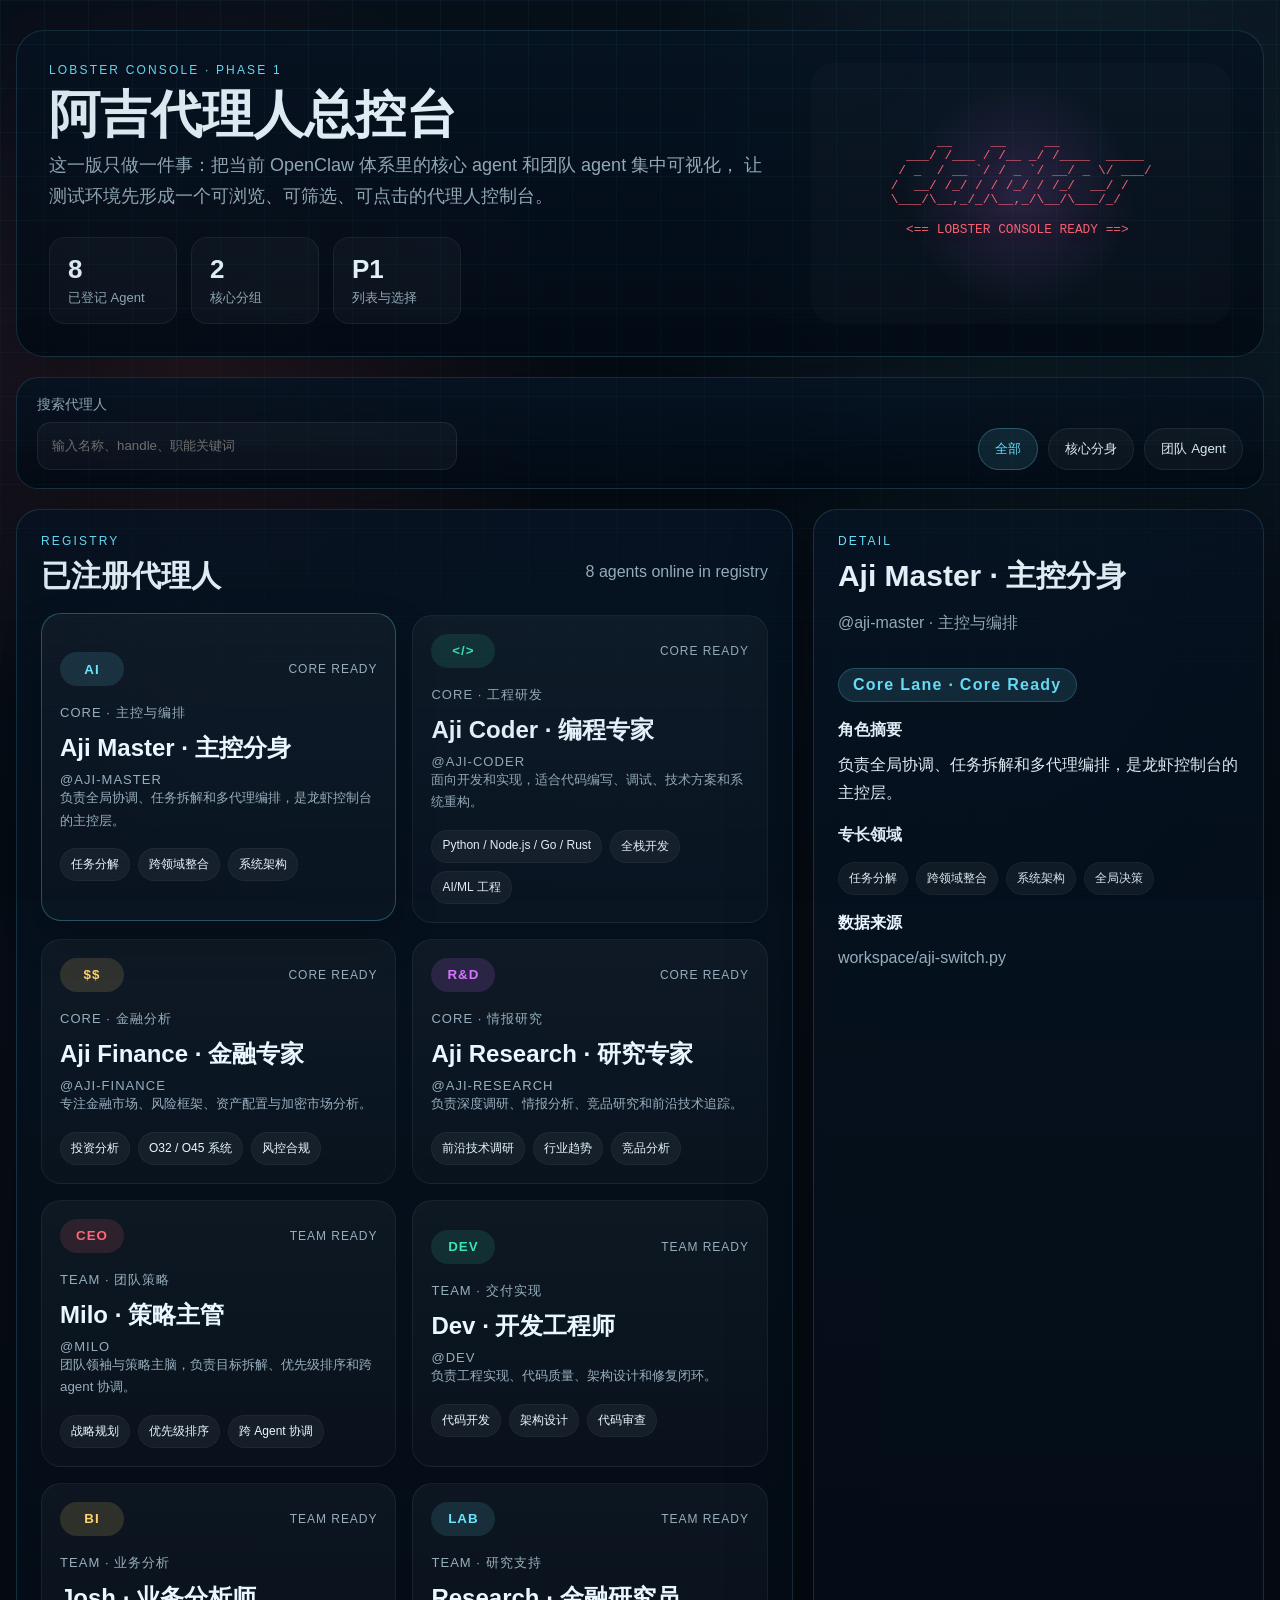
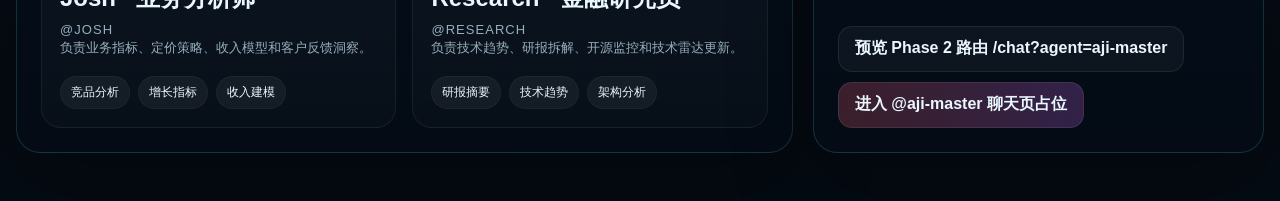
==== site/lobster-console/index.html @ cdf8a6a2 "feat: add lobster console phase 1 registry" ====
<!doctype html>
<html lang="zh-CN">
  <head>
    <meta charset="utf-8" />
    <meta name="viewport" content="width=device-width, initial-scale=1" />
    <title>龙虾控制台 · Agent Registry</title>
    <link rel="stylesheet" href="./styles.css" />
  </head>
  <body>
    <div class="noise" aria-hidden="true"></div>
    <main class="shell">
      <header class="hero">
        <div class="hero-copy">
          <p class="eyebrow">LOBSTER CONSOLE · PHASE 1</p>
          <h1>阿吉代理人总控台</h1>
          <p class="lead">
            这一版只做一件事：把当前 OpenClaw 体系里的核心 agent 和团队 agent 集中可视化，
            让测试环境先形成一个可浏览、可筛选、可点击的代理人控制台。
          </p>
          <div class="hero-metrics">
            <div class="metric">
              <span class="metric-k">8</span>
              <span class="metric-v">已登记 Agent</span>
            </div>
            <div class="metric">
              <span class="metric-k">2</span>
              <span class="metric-v">核心分组</span>
            </div>
            <div class="metric">
              <span class="metric-k">P1</span>
              <span class="metric-v">列表与选择</span>
            </div>
          </div>
        </div>
        <aside class="hero-art" aria-hidden="true">
          <pre>
      __     __     __
  ___/ /___ / /__ _/ /____  _____
 / _  / __ `/ / _ `/ __/ _ \/ ___/
/  __/ /_/ / / /_/ / /_/  __/ /
\___/\__,_/_/\__,_/\__/\___/_/

  &lt;== LOBSTER CONSOLE READY ==&gt;
          </pre>
        </aside>
      </header>

      <section class="toolbar" aria-label="代理人筛选">
        <label class="search">
          <span>搜索代理人</span>
          <input id="searchInput" type="search" placeholder="输入名称、handle、职能关键词" />
        </label>
        <div class="filters">
          <button class="filter-chip is-active" data-filter="all" type="button">全部</button>
          <button class="filter-chip" data-filter="core" type="button">核心分身</button>
          <button class="filter-chip" data-filter="team" type="button">团队 Agent</button>
        </div>
      </section>

      <section class="layout">
        <section class="board">
          <div class="board-head">
            <div>
              <p class="section-kicker">REGISTRY</p>
              <h2>已注册代理人</h2>
            </div>
            <p id="resultCount" class="result-count">加载中</p>
          </div>
          <div id="agentGrid" class="agent-grid" aria-live="polite"></div>
        </section>

        <aside class="detail-panel">
          <div class="detail-head">
            <p class="section-kicker">DETAIL</p>
            <h2 id="detailName">选择一个 Agent</h2>
            <p id="detailSubtitle" class="detail-subtitle">点击左侧卡片查看职责、能力和下一步动作。</p>
          </div>

          <div id="detailBadge" class="detail-badge">Phase 1</div>

          <div class="detail-block">
            <h3>角色摘要</h3>
            <p id="detailSummary">这一阶段先完成注册表和选择器，不直接接 OpenClaw 原生聊天面板。</p>
          </div>

          <div class="detail-block">
            <h3>专长领域</h3>
            <ul id="detailSkills" class="skill-list">
              <li>支持按职能快速浏览</li>
              <li>支持为下一阶段聊天页预留路由</li>
            </ul>
          </div>

          <div class="detail-block">
            <h3>数据来源</h3>
            <p id="detailSource" class="detail-source">workspace/aji-switch.py / workspace/team/agents/*/SOUL.md</p>
          </div>

          <div class="detail-actions">
            <a id="detailRoute" class="ghost-link" href="#phase-2">预览聊天路由</a>
            <a id="chatButton" class="primary-button" href="./chat.html">
              进入聊天页占位
            </a>
          </div>
        </aside>
      </section>
    </main>

    <template id="agentCardTemplate">
      <article class="agent-card">
        <button class="agent-hit" type="button">
          <div class="agent-top">
            <span class="agent-icon"></span>
            <span class="agent-state"></span>
          </div>
          <div class="agent-meta">
            <p class="agent-group"></p>
            <h3 class="agent-title"></h3>
            <p class="agent-handle"></p>
            <p class="agent-summary"></p>
          </div>
          <ul class="agent-skills"></ul>
        </button>
      </article>
    </template>

    <script src="./app.js" defer></script>
  </body>
</html>
---- site/lobster-console/styles.css ----
:root {
  --bg: #08111c;
  --bg-deep: #050b13;
  --panel: rgba(8, 20, 34, 0.82);
  --panel-strong: rgba(6, 18, 32, 0.94);
  --line: rgba(106, 228, 255, 0.16);
  --line-strong: rgba(106, 228, 255, 0.28);
  --text: #eaf7ff;
  --muted: #97aebd;
  --cyan: #6ae4ff;
  --teal: #3ce3b3;
  --gold: #ffd36d;
  --red: #ff6677;
  --magenta: #d673ff;
  --radius-lg: 28px;
  --radius-md: 18px;
  --radius-sm: 12px;
  --shadow: 0 24px 80px rgba(0, 0, 0, 0.34);
}

* {
  box-sizing: border-box;
}

html {
  color-scheme: dark;
}

body {
  margin: 0;
  min-height: 100vh;
  font-family: "Segoe UI", "PingFang SC", "Microsoft YaHei", sans-serif;
  color: var(--text);
  background:
    radial-gradient(circle at 15% 20%, rgba(255, 102, 119, 0.14), transparent 22%),
    radial-gradient(circle at 85% 12%, rgba(106, 228, 255, 0.12), transparent 24%),
    linear-gradient(180deg, var(--bg), var(--bg-deep));
  position: relative;
}

body::before {
  content: "";
  position: fixed;
  inset: 0;
  pointer-events: none;
  background-image:
    linear-gradient(rgba(106, 228, 255, 0.05) 1px, transparent 1px),
    linear-gradient(90deg, rgba(106, 228, 255, 0.05) 1px, transparent 1px);
  background-size: 44px 44px;
  mask-image: linear-gradient(180deg, rgba(0, 0, 0, 0.86), transparent 96%);
}

.noise {
  position: fixed;
  inset: 0;
  pointer-events: none;
  opacity: 0.18;
  background:
    radial-gradient(circle at center, transparent, rgba(0, 0, 0, 0.44)),
    repeating-linear-gradient(
      180deg,
      rgba(255, 255, 255, 0.04) 0,
      rgba(255, 255, 255, 0.04) 1px,
      transparent 2px,
      transparent 4px
    );
}

.shell {
  width: min(1320px, calc(100vw - 32px));
  margin: 0 auto;
  padding: 30px 0 48px;
}

.hero,
.toolbar,
.board,
.detail-panel {
  border: 1px solid var(--line);
  background: linear-gradient(180deg, rgba(7, 20, 35, 0.9), rgba(4, 12, 22, 0.92));
  box-shadow: var(--shadow);
}

.hero {
  display: grid;
  grid-template-columns: minmax(0, 1.4fr) minmax(280px, 0.8fr);
  gap: 28px;
  border-radius: var(--radius-lg);
  padding: 32px;
  overflow: hidden;
}

.eyebrow,
.section-kicker {
  margin: 0;
  color: var(--cyan);
  letter-spacing: 0.18em;
  text-transform: uppercase;
  font-size: 12px;
}

.hero h1 {
  margin: 14px 0 10px;
  font-size: clamp(36px, 4vw, 68px);
  line-height: 0.95;
}

.lead,
.detail-subtitle,
.detail-source,
.result-count,
.agent-summary {
  color: var(--muted);
}

.lead {
  max-width: 720px;
  margin: 0;
  font-size: 18px;
  line-height: 1.75;
}

.hero-metrics {
  display: flex;
  flex-wrap: wrap;
  gap: 14px;
  margin-top: 24px;
}

.metric {
  min-width: 128px;
  padding: 16px 18px;
  border: 1px solid rgba(255, 255, 255, 0.06);
  border-radius: 16px;
  background: rgba(255, 255, 255, 0.03);
}

.metric-k {
  display: block;
  font-size: 26px;
  font-weight: 700;
  color: var(--text);
}

.metric-v {
  display: block;
  margin-top: 4px;
  font-size: 13px;
  color: var(--muted);
}

.hero-art {
  display: grid;
  place-items: center;
  padding: 12px;
  border-radius: 24px;
  background:
    radial-gradient(circle at center, rgba(214, 115, 255, 0.16), transparent 46%),
    rgba(255, 255, 255, 0.02);
}

.hero-art pre {
  margin: 0;
  color: var(--red);
  font-family: "Consolas", "Courier New", monospace;
  font-size: clamp(12px, 1vw, 14px);
  line-height: 1.15;
  text-shadow: 0 0 18px rgba(255, 102, 119, 0.25);
}

.toolbar {
  margin-top: 20px;
  border-radius: 22px;
  padding: 18px 20px;
  display: flex;
  justify-content: space-between;
  gap: 18px;
  align-items: end;
}

.search {
  display: grid;
  gap: 8px;
  min-width: min(420px, 100%);
}

.search span {
  font-size: 14px;
  color: var(--muted);
}

.search input {
  width: 100%;
  height: 48px;
  border: 1px solid rgba(255, 255, 255, 0.08);
  border-radius: 14px;
  padding: 0 14px;
  background: rgba(255, 255, 255, 0.03);
  color: var(--text);
  outline: none;
}

.search input:focus {
  border-color: var(--line-strong);
  box-shadow: 0 0 0 3px rgba(106, 228, 255, 0.12);
}

.filters {
  display: flex;
  flex-wrap: wrap;
  gap: 10px;
}

.filter-chip,
.primary-button,
.ghost-link {
  transition: 160ms ease;
}

.filter-chip {
  height: 42px;
  padding: 0 16px;
  border-radius: 999px;
  border: 1px solid rgba(255, 255, 255, 0.08);
  background: rgba(255, 255, 255, 0.04);
  color: var(--text);
  cursor: pointer;
}

.filter-chip.is-active,
.filter-chip:hover {
  border-color: var(--line-strong);
  background: rgba(106, 228, 255, 0.11);
  color: var(--cyan);
}

.layout {
  display: grid;
  grid-template-columns: minmax(0, 1.55fr) minmax(320px, 0.9fr);
  gap: 20px;
  margin-top: 20px;
}

.board,
.detail-panel {
  border-radius: 24px;
  padding: 24px;
}

.board-head {
  display: flex;
  align-items: end;
  justify-content: space-between;
  gap: 16px;
  margin-bottom: 18px;
}

.board h2,
.detail-head h2 {
  margin: 8px 0 0;
  font-size: 30px;
}

.agent-grid {
  display: grid;
  grid-template-columns: repeat(2, minmax(0, 1fr));
  gap: 16px;
}

.agent-card {
  min-width: 0;
}

.agent-hit {
  width: 100%;
  height: 100%;
  padding: 18px;
  border-radius: 20px;
  border: 1px solid rgba(255, 255, 255, 0.06);
  background: linear-gradient(180deg, rgba(255, 255, 255, 0.04), rgba(255, 255, 255, 0.02));
  color: inherit;
  text-align: left;
  cursor: pointer;
}

.agent-hit:hover,
.agent-hit:focus-visible,
.agent-hit.is-selected {
  border-color: var(--line-strong);
  transform: translateY(-2px);
  outline: none;
  box-shadow: 0 18px 40px rgba(0, 0, 0, 0.22);
}

.agent-top {
  display: flex;
  justify-content: space-between;
  align-items: center;
  gap: 16px;
}

.agent-icon,
.detail-badge {
  display: inline-flex;
  align-items: center;
  justify-content: center;
  min-width: 64px;
  height: 34px;
  border-radius: 999px;
  font-weight: 700;
  letter-spacing: 0.08em;
}

.agent-state {
  font-size: 12px;
  letter-spacing: 0.08em;
  text-transform: uppercase;
  color: var(--muted);
}

.agent-meta {
  margin-top: 18px;
}

.agent-group,
.agent-handle {
  margin: 0;
  font-size: 13px;
  letter-spacing: 0.08em;
  text-transform: uppercase;
  color: var(--muted);
}

.agent-title {
  margin: 10px 0 8px;
  font-size: 24px;
}

.agent-summary {
  margin: 0;
  line-height: 1.7;
}

.agent-skills,
.skill-list {
  display: flex;
  flex-wrap: wrap;
  gap: 8px;
  padding: 0;
  margin: 16px 0 0;
  list-style: none;
}

.agent-skills li,
.skill-list li {
  padding: 7px 10px;
  border-radius: 999px;
  font-size: 12px;
  color: var(--text);
  background: rgba(255, 255, 255, 0.05);
  border: 1px solid rgba(255, 255, 255, 0.04);
}

.detail-panel {
  display: flex;
  flex-direction: column;
  gap: 18px;
}

.detail-badge {
  width: fit-content;
  padding: 0 14px;
  background: rgba(106, 228, 255, 0.09);
  color: var(--cyan);
  border: 1px solid rgba(106, 228, 255, 0.2);
}

.detail-block h3 {
  margin: 0 0 10px;
  font-size: 16px;
}

.detail-block p {
  margin: 0;
  line-height: 1.75;
}

.detail-actions {
  display: flex;
  flex-wrap: wrap;
  gap: 10px;
  margin-top: auto;
  padding-top: 8px;
}

.ghost-link,
.primary-button {
  min-height: 46px;
  padding: 0 16px;
  border-radius: 14px;
  display: inline-flex;
  align-items: center;
  justify-content: center;
  text-decoration: none;
  font-weight: 600;
}

.ghost-link {
  border: 1px solid rgba(255, 255, 255, 0.08);
  color: var(--text);
  background: rgba(255, 255, 255, 0.04);
}

.primary-button {
  border: 1px solid rgba(255, 255, 255, 0.08);
  background: linear-gradient(90deg, rgba(255, 102, 119, 0.22), rgba(214, 115, 255, 0.22));
  color: var(--text);
}

.primary-button:disabled {
  opacity: 0.62;
  cursor: not-allowed;
}

.ghost-link:hover,
.primary-button:hover:not(:disabled) {
  transform: translateY(-1px);
}

.accent-cyan .agent-icon,
.accent-cyan.detail-badge { background: rgba(106, 228, 255, 0.12); color: var(--cyan); }
.accent-teal .agent-icon,
.accent-teal.detail-badge { background: rgba(60, 227, 179, 0.12); color: var(--teal); }
.accent-gold .agent-icon,
.accent-gold.detail-badge { background: rgba(255, 211, 109, 0.14); color: var(--gold); }
.accent-red .agent-icon,
.accent-red.detail-badge { background: rgba(255, 102, 119, 0.13); color: var(--red); }
.accent-magenta .agent-icon,
.accent-magenta.detail-badge { background: rgba(214, 115, 255, 0.14); color: var(--magenta); }

.empty-state {
  grid-column: 1 / -1;
  padding: 28px;
  border-radius: 20px;
  border: 1px dashed rgba(255, 255, 255, 0.12);
  color: var(--muted);
  text-align: center;
  line-height: 1.7;
}

@media (max-width: 1080px) {
  .layout,
  .hero {
    grid-template-columns: 1fr;
  }

  .hero-art {
    order: -1;
  }
}

@media (max-width: 820px) {
  .shell {
    width: min(100vw - 20px, 1320px);
    padding: 14px 0 28px;
  }

  .toolbar {
    flex-direction: column;
    align-items: stretch;
  }

  .agent-grid {
    grid-template-columns: 1fr;
  }

  .board,
  .detail-panel,
  .hero {
    padding: 18px;
    border-radius: 20px;
  }
}
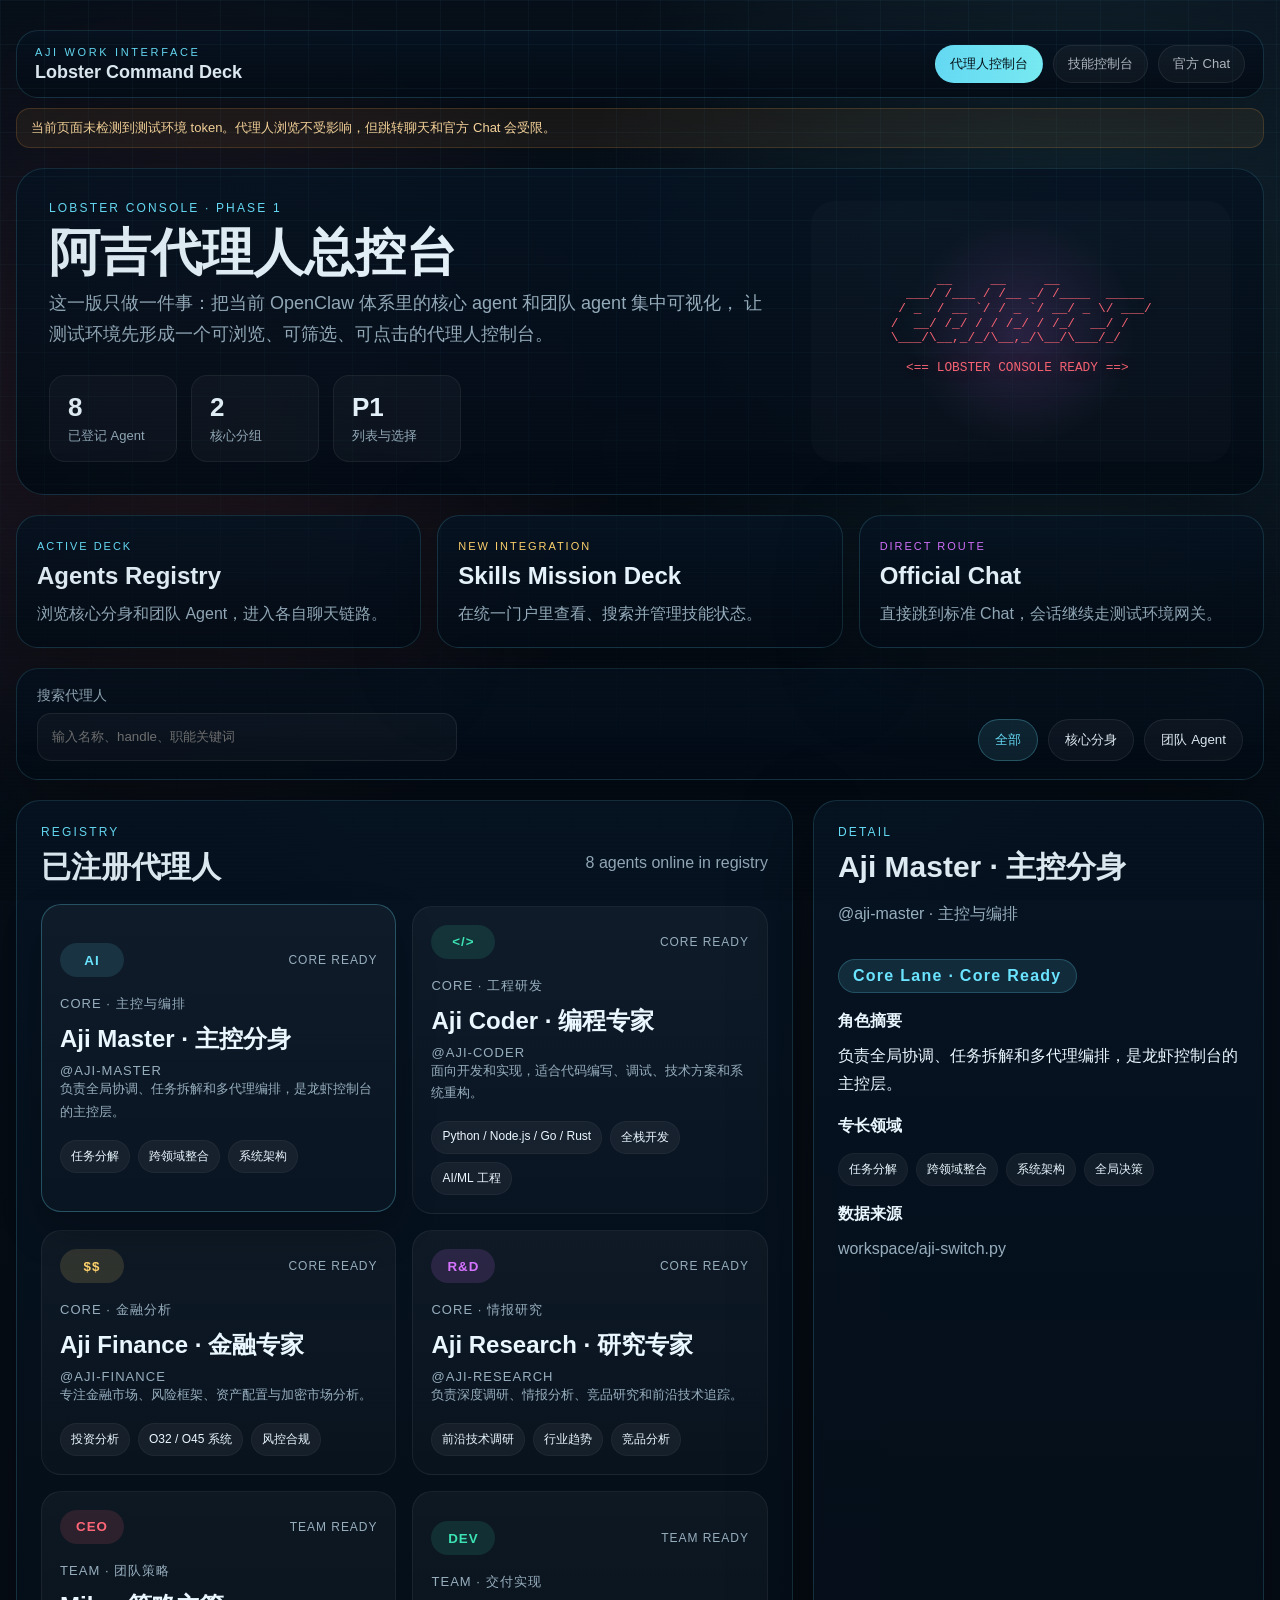
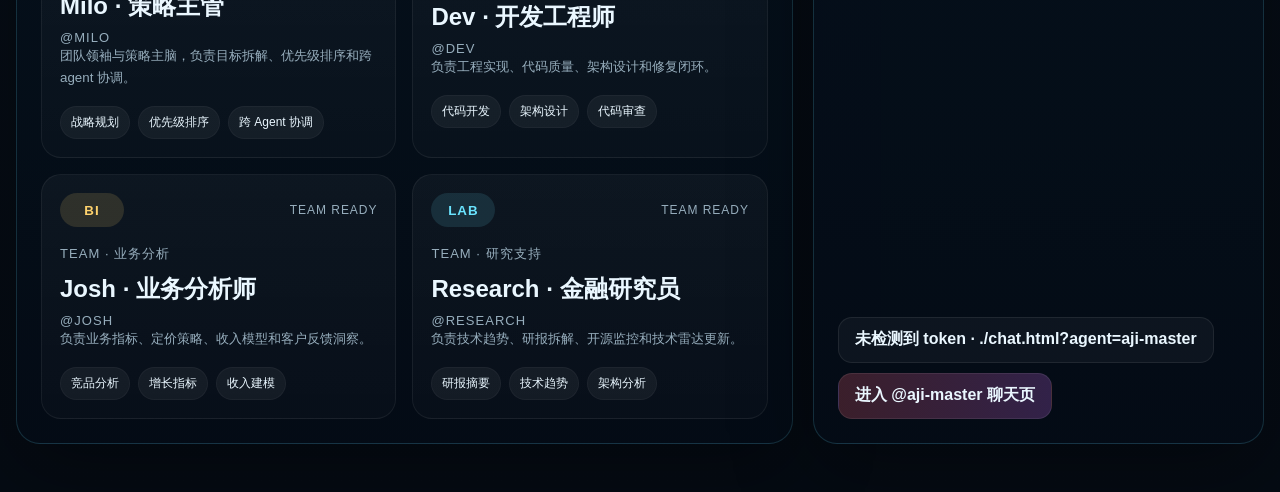
==== commit 4108fe1d: "feat: integrate skills deck into lobster console" ====
--- a/site/lobster-console/index.html
+++ b/site/lobster-console/index.html
@@ -9,6 +9,23 @@
   <body>
     <div class="noise" aria-hidden="true"></div>
     <main class="shell">
+      <div class="portal-nav-shell">
+        <nav class="portal-nav" aria-label="Aji work interface navigation">
+          <a class="portal-brand" id="portal-home-link" href="./">
+            <span class="portal-brand-kicker">AJI WORK INTERFACE</span>
+            <strong>Lobster Command Deck</strong>
+          </a>
+          <div class="portal-links">
+            <a class="is-active" id="nav-agents-link" href="./">代理人控制台</a>
+            <a id="nav-skills-link" href="./skills/">技能控制台</a>
+            <a id="nav-chat-link" href="../chat">官方 Chat</a>
+          </div>
+        </nav>
+        <div class="portal-banner" id="token-banner" hidden>
+          当前页面未检测到测试环境 token。代理人浏览不受影响，但跳转聊天和官方 Chat 会受限。
+        </div>
+      </div>
+
       <header class="hero">
         <div class="hero-copy">
           <p class="eyebrow">LOBSTER CONSOLE · PHASE 1</p>
@@ -44,6 +61,24 @@
           </pre>
         </aside>
       </header>
+
+      <section class="module-strip" aria-label="工作台模块入口">
+        <a class="module-card accent-cyan" id="moduleAgentsLink" href="./">
+          <span class="module-kicker">ACTIVE DECK</span>
+          <strong>Agents Registry</strong>
+          <p>浏览核心分身和团队 Agent，进入各自聊天链路。</p>
+        </a>
+        <a class="module-card accent-gold" id="moduleSkillsLink" href="./skills/">
+          <span class="module-kicker">NEW INTEGRATION</span>
+          <strong>Skills Mission Deck</strong>
+          <p>在统一门户里查看、搜索并管理技能状态。</p>
+        </a>
+        <a class="module-card accent-magenta" id="moduleChatLink" href="../chat">
+          <span class="module-kicker">DIRECT ROUTE</span>
+          <strong>Official Chat</strong>
+          <p>直接跳到标准 Chat，会话继续走测试环境网关。</p>
+        </a>
+      </section>
 
       <section class="toolbar" aria-label="代理人筛选">
         <label class="search">
--- a/site/lobster-console/styles.css
+++ b/site/lobster-console/styles.css
@@ -66,6 +66,78 @@
     );
 }
 
+.portal-nav-shell {
+  margin-bottom: 20px;
+}
+
+.portal-nav {
+  display: flex;
+  align-items: center;
+  justify-content: space-between;
+  gap: 18px;
+  padding: 14px 18px;
+  border: 1px solid var(--line);
+  border-radius: 22px;
+  background: linear-gradient(180deg, rgba(7, 20, 35, 0.9), rgba(4, 12, 22, 0.92));
+  box-shadow: var(--shadow);
+}
+
+.portal-brand {
+  display: flex;
+  flex-direction: column;
+  gap: 4px;
+  color: var(--text);
+  text-decoration: none;
+}
+
+.portal-brand-kicker {
+  font-size: 11px;
+  letter-spacing: 0.24em;
+  color: var(--cyan);
+}
+
+.portal-brand strong {
+  font-size: 18px;
+}
+
+.portal-links {
+  display: flex;
+  flex-wrap: wrap;
+  justify-content: flex-end;
+  gap: 10px;
+}
+
+.portal-links a {
+  display: inline-flex;
+  align-items: center;
+  min-height: 38px;
+  padding: 0 14px;
+  border-radius: 999px;
+  border: 1px solid rgba(255, 255, 255, 0.08);
+  background: rgba(255, 255, 255, 0.04);
+  color: rgba(224, 232, 240, 0.82);
+  text-decoration: none;
+  font-size: 13px;
+  transition: all 0.2s ease;
+}
+
+.portal-links a:hover,
+.portal-links a.is-active {
+  color: #041018;
+  background: linear-gradient(90deg, var(--cyan), #7ef7ff);
+  border-color: transparent;
+}
+
+.portal-banner {
+  margin-top: 10px;
+  padding: 10px 14px;
+  border-radius: 14px;
+  border: 1px solid rgba(255, 170, 72, 0.18);
+  background: rgba(255, 170, 72, 0.08);
+  color: #ffdba0;
+  font-size: 13px;
+}
+
 .shell {
   width: min(1320px, calc(100vw - 32px));
   margin: 0 auto;
@@ -80,6 +152,52 @@
   background: linear-gradient(180deg, rgba(7, 20, 35, 0.9), rgba(4, 12, 22, 0.92));
   box-shadow: var(--shadow);
 }
+
+.module-strip {
+  display: grid;
+  grid-template-columns: repeat(3, minmax(0, 1fr));
+  gap: 16px;
+  margin-top: 20px;
+}
+
+.module-card {
+  display: block;
+  padding: 20px;
+  border-radius: 22px;
+  border: 1px solid var(--line);
+  background: linear-gradient(180deg, rgba(7, 20, 35, 0.9), rgba(4, 12, 22, 0.92));
+  color: var(--text);
+  text-decoration: none;
+  box-shadow: var(--shadow);
+  transition: 180ms ease;
+}
+
+.module-card:hover {
+  transform: translateY(-2px);
+  border-color: var(--line-strong);
+}
+
+.module-card strong {
+  display: block;
+  margin-top: 8px;
+  font-size: 24px;
+}
+
+.module-card p {
+  margin: 10px 0 0;
+  color: var(--muted);
+  line-height: 1.7;
+}
+
+.module-kicker {
+  font-size: 11px;
+  letter-spacing: 0.18em;
+  text-transform: uppercase;
+}
+
+.accent-cyan .module-kicker { color: var(--cyan); }
+.accent-gold .module-kicker { color: var(--gold); }
+.accent-magenta .module-kicker { color: var(--magenta); }
 
 .hero {
   display: grid;
@@ -449,6 +567,10 @@
 }
 
 @media (max-width: 1080px) {
+  .module-strip {
+    grid-template-columns: 1fr;
+  }
+
   .layout,
   .hero {
     grid-template-columns: 1fr;
@@ -463,6 +585,15 @@
   .shell {
     width: min(100vw - 20px, 1320px);
     padding: 14px 0 28px;
+  }
+
+  .portal-nav {
+    flex-direction: column;
+    align-items: flex-start;
+  }
+
+  .portal-links {
+    justify-content: flex-start;
   }
 
   .toolbar {
@@ -481,3 +612,213 @@
     border-radius: 20px;
   }
 }
+
+.chat-shell {
+  width: min(1360px, calc(100vw - 28px));
+  margin: 0 auto;
+  padding: 24px 0 36px;
+}
+
+.chat-hero,
+.chat-card,
+.chat-main,
+.chat-warning {
+  border: 1px solid var(--line);
+  background: linear-gradient(180deg, rgba(7, 20, 35, 0.92), rgba(4, 12, 22, 0.96));
+  box-shadow: var(--shadow);
+}
+
+.chat-hero {
+  border-radius: var(--radius-lg);
+  padding: 26px;
+  display: flex;
+  flex-wrap: wrap;
+  gap: 18px;
+  justify-content: space-between;
+  align-items: start;
+}
+
+.chat-hero-copy {
+  min-width: min(720px, 100%);
+  flex: 1 1 780px;
+}
+
+.chat-hero-copy h1 {
+  margin: 12px 0 10px;
+  font-size: clamp(34px, 4vw, 60px);
+}
+
+.chat-hero-actions {
+  display: flex;
+  flex-wrap: wrap;
+  gap: 10px;
+  align-items: center;
+}
+
+.chat-meta {
+  display: flex;
+  flex-wrap: wrap;
+  gap: 10px;
+  margin-top: 18px;
+}
+
+.meta-chip {
+  display: inline-flex;
+  align-items: center;
+  min-height: 36px;
+  padding: 0 12px;
+  border-radius: 999px;
+  border: 1px solid rgba(255, 255, 255, 0.08);
+  background: rgba(255, 255, 255, 0.04);
+  color: var(--muted);
+  font-size: 13px;
+}
+
+.chat-warning {
+  margin-top: 16px;
+  padding: 16px 18px;
+  border-radius: 18px;
+  color: var(--gold);
+  border-color: rgba(255, 211, 109, 0.24);
+  background: linear-gradient(180deg, rgba(56, 41, 10, 0.72), rgba(34, 24, 6, 0.88));
+}
+
+.chat-layout {
+  display: grid;
+  grid-template-columns: minmax(300px, 0.7fr) minmax(0, 1.45fr);
+  gap: 20px;
+  margin-top: 20px;
+}
+
+.chat-side {
+  display: flex;
+  flex-direction: column;
+  gap: 20px;
+}
+
+.chat-card,
+.chat-main {
+  border-radius: 24px;
+  padding: 22px;
+}
+
+.chat-card h2,
+.chat-frame-head h2 {
+  margin: 8px 0 10px;
+  font-size: 28px;
+}
+
+.side-copy {
+  color: var(--muted);
+  line-height: 1.75;
+  margin: 0;
+}
+
+.route-list {
+  display: grid;
+  gap: 14px;
+  margin: 0;
+}
+
+.route-list div {
+  padding: 14px 16px;
+  border-radius: 16px;
+  background: rgba(255, 255, 255, 0.03);
+  border: 1px solid rgba(255, 255, 255, 0.05);
+}
+
+.route-list dt {
+  margin: 0 0 6px;
+  color: var(--muted);
+  font-size: 12px;
+  letter-spacing: 0.08em;
+  text-transform: uppercase;
+}
+
+.route-list dd {
+  margin: 0;
+  line-height: 1.65;
+  word-break: break-word;
+}
+
+.route-list code {
+  color: var(--cyan);
+}
+
+.chat-main {
+  min-width: 0;
+}
+
+.chat-frame-head {
+  display: flex;
+  align-items: end;
+  justify-content: space-between;
+  gap: 16px;
+  margin-bottom: 16px;
+}
+
+.chat-frame-wrap {
+  border-radius: 22px;
+  overflow: hidden;
+  border: 1px solid rgba(255, 255, 255, 0.08);
+  background: rgba(0, 0, 0, 0.24);
+  min-height: 820px;
+}
+
+.chat-frame {
+  display: block;
+  width: 100%;
+  min-height: 820px;
+  border: 0;
+  background: #09111c;
+}
+
+.chat-jump-panel {
+  min-height: 420px;
+  display: grid;
+  place-items: center;
+  gap: 18px;
+  padding: 36px;
+  border-radius: 22px;
+  border: 1px solid rgba(255, 255, 255, 0.08);
+  background:
+    radial-gradient(circle at center, rgba(106, 228, 255, 0.09), transparent 34%),
+    rgba(255, 255, 255, 0.03);
+  text-align: center;
+}
+
+.jump-copy {
+  max-width: 620px;
+  margin: 0;
+  color: var(--muted);
+  line-height: 1.8;
+}
+
+.jump-button {
+  min-width: 240px;
+}
+
+@media (max-width: 1100px) {
+  .chat-layout {
+    grid-template-columns: 1fr;
+  }
+}
+
+@media (max-width: 820px) {
+  .chat-shell {
+    width: min(100vw - 16px, 1360px);
+    padding: 12px 0 24px;
+  }
+
+  .chat-hero,
+  .chat-card,
+  .chat-main {
+    padding: 18px;
+    border-radius: 20px;
+  }
+
+  .chat-frame-wrap,
+  .chat-frame {
+    min-height: 70vh;
+  }
+}
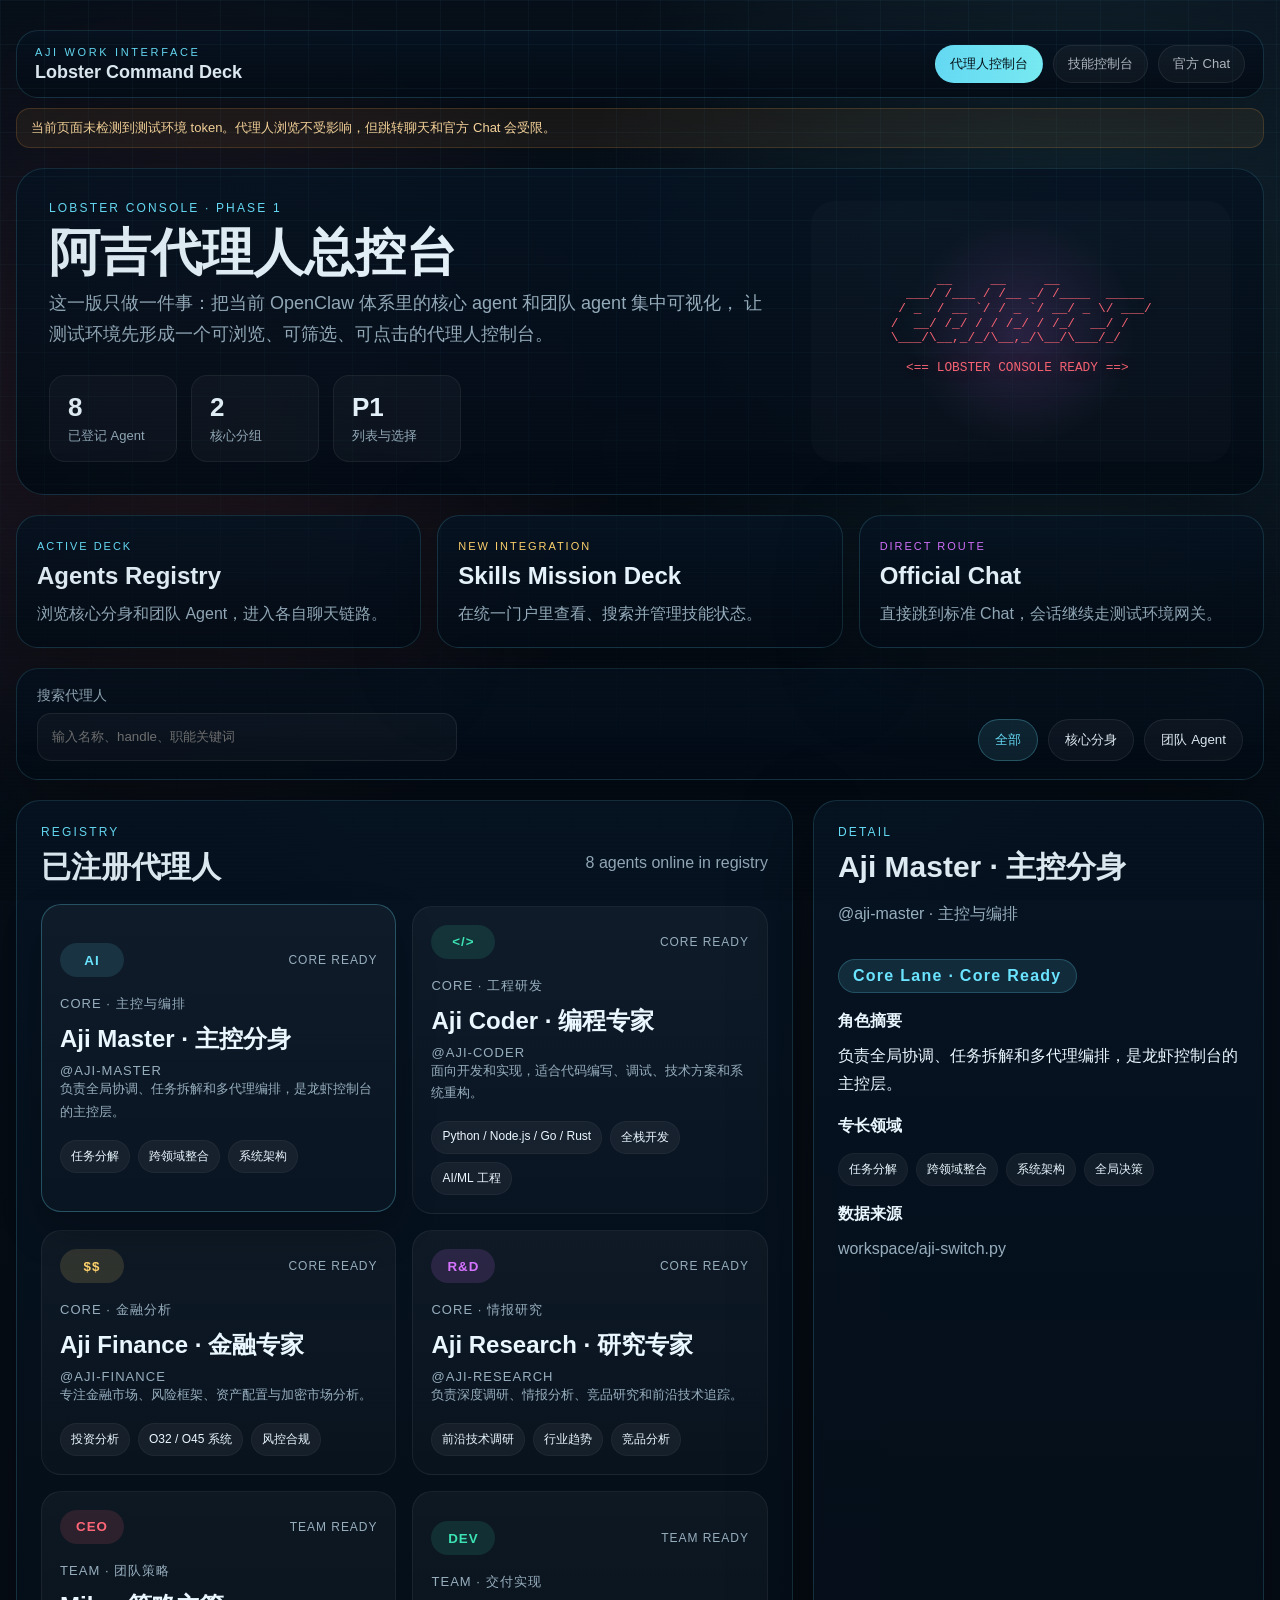
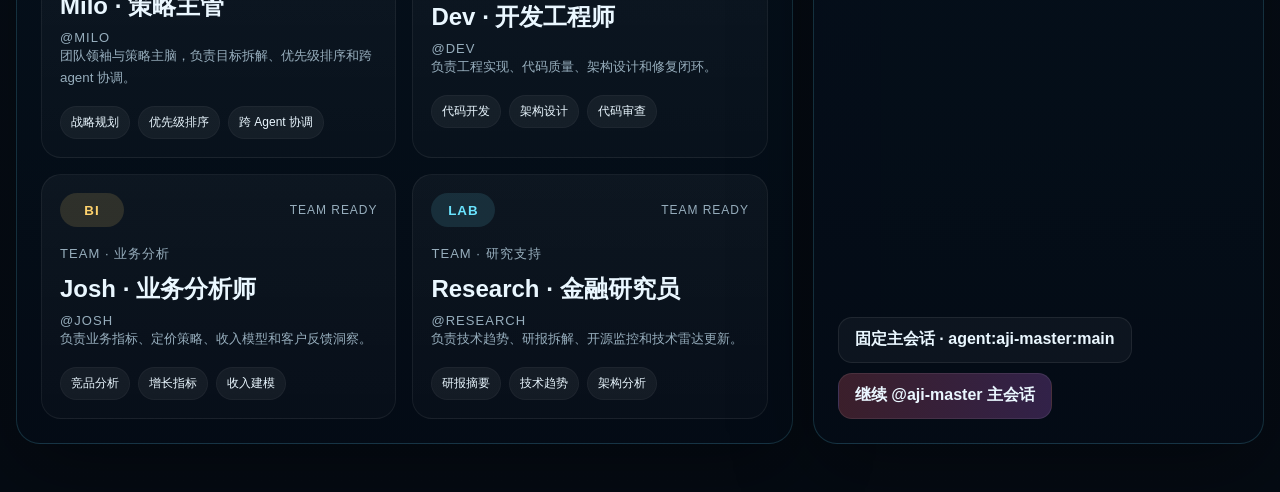
==== commit db420ff1: "feat: route agents into stable main chat sessions" ====
--- a/site/lobster-console/index.html
+++ b/site/lobster-console/index.html
@@ -132,9 +132,9 @@
           </div>
 
           <div class="detail-actions">
-            <a id="detailRoute" class="ghost-link" href="#phase-2">预览聊天路由</a>
+            <a id="detailRoute" class="ghost-link" href="#session-route">固定主会话 · agent:loading:main</a>
             <a id="chatButton" class="primary-button" href="./chat.html">
-              进入聊天页占位
+              继续 Agent 主会话
             </a>
           </div>
         </aside>
